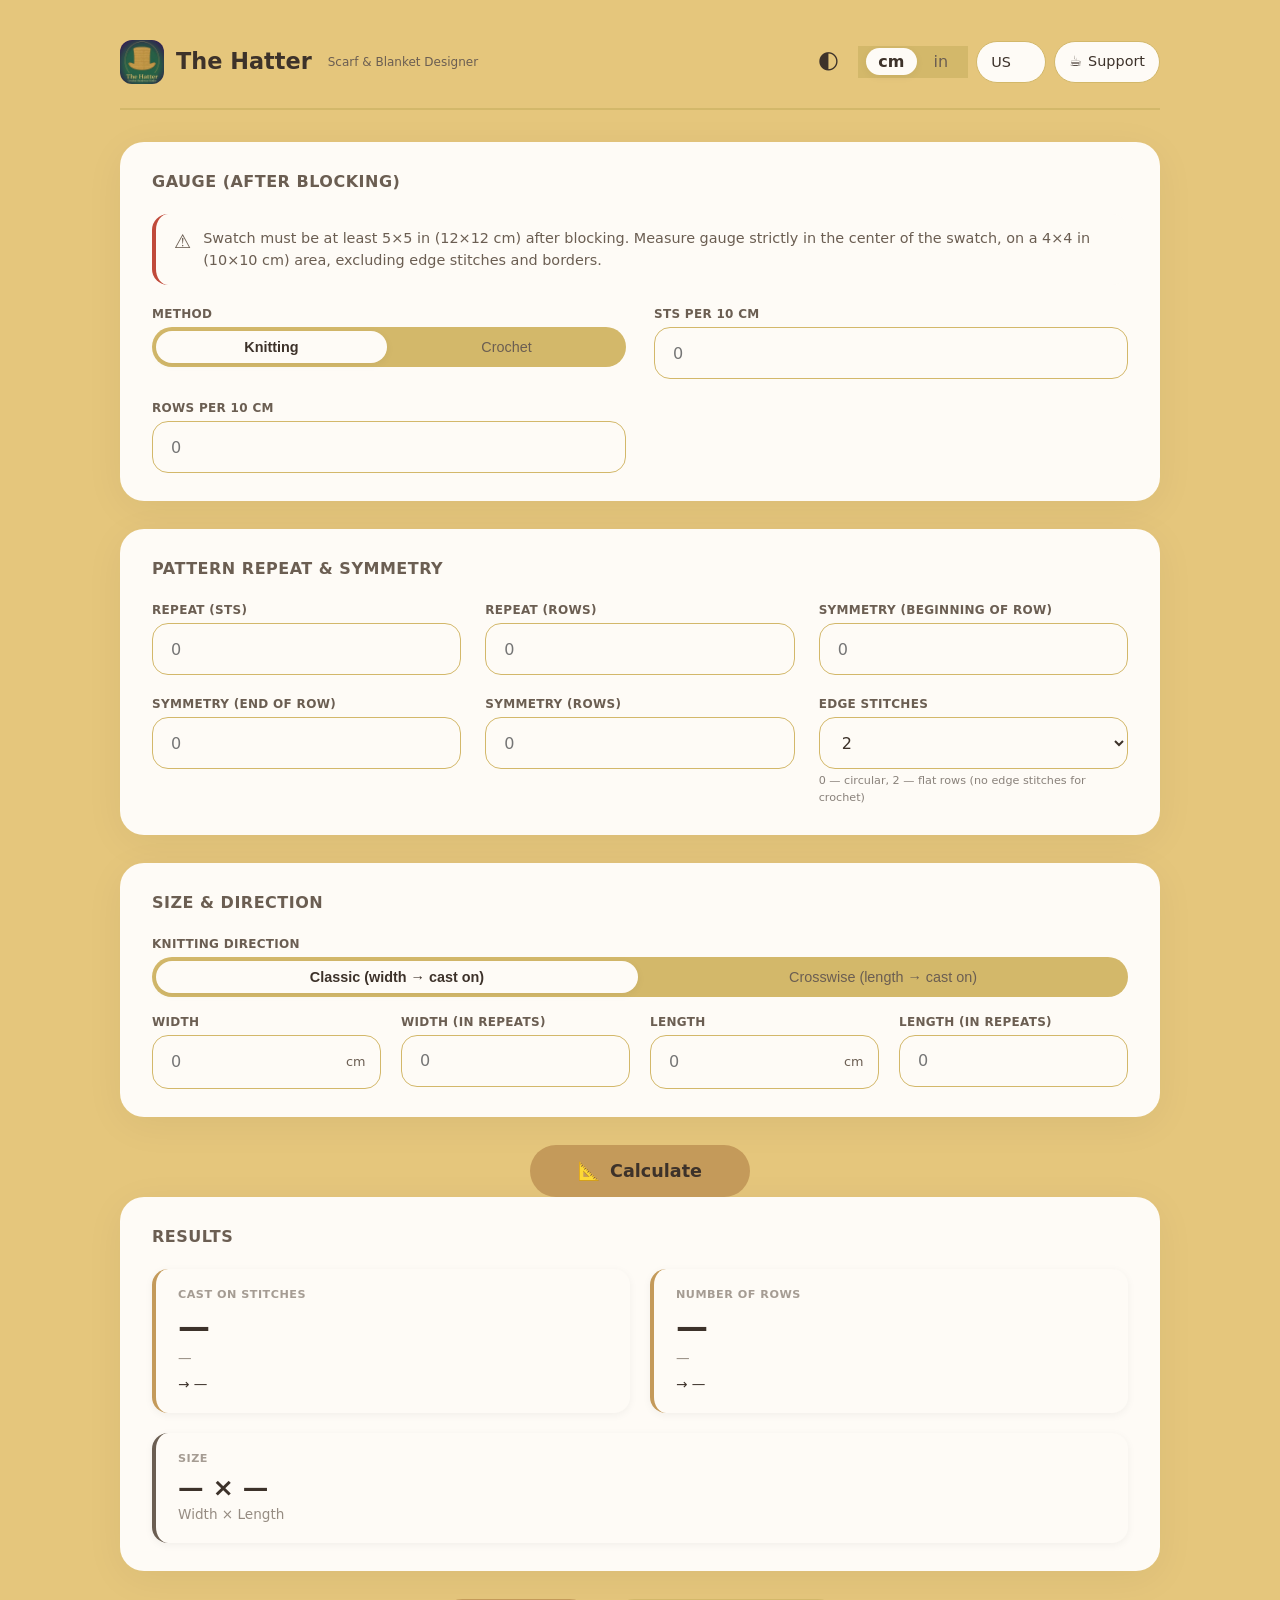
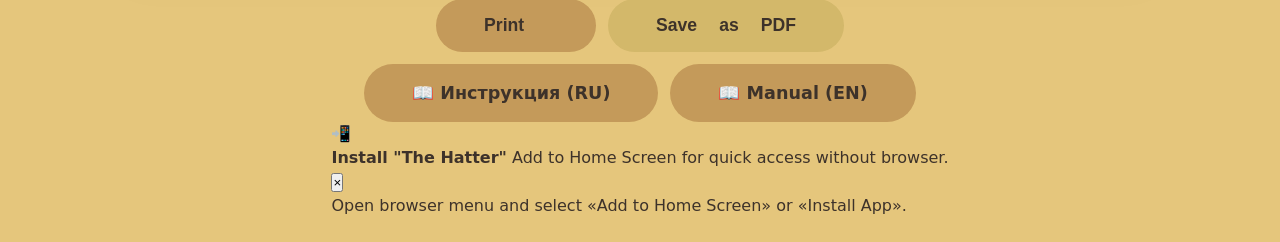
==== index.html @ 8a1acc3e "Update index.html закомментировал редирект для подтверждения в вебмастере" ====
<!DOCTYPE html>
<html lang="ru">
<head>
  <!-- Yandex.Metrika counter -->
<script type="text/javascript">
    (function(m,e,t,r,i,k,a){
        m[i]=m[i]||function(){(m[i].a=m[i].a||[]).push(arguments)};
        m[i].l=1*new Date();
        for (var j = 0; j < document.scripts.length; j++) {if (document.scripts[j].src === r) { return; }}
        k=e.createElement(t),a=e.getElementsByTagName(t)[0],k.async=1,k.src=r,a.parentNode.insertBefore(k,a)
    })(window, document,'script','https://mc.yandex.ru/metrika/tag.js?id=111931122', 'ym');

    ym(111931122, 'init', {ssr:true, webvisor:true, clickmap:true, ecommerce:"dataLayer", referrer: document.referrer, url: location.href, accurateTrackBounce:true, trackLinks:true});
</script>
<noscript><div><img src="https://mc.yandex.ru/watch/111931122" style="position:absolute; left:-9999px;" alt="" /></div></noscript>
<!-- /Yandex.Metrika counter -->
  <meta name="yandex-verification" content="9ec0b08b3277508a" />
  <meta charset="UTF-8">
  <meta http-equiv="Cache-Control" content="no-cache, no-store, must-revalidate">
  <meta http-equiv="Pragma" content="no-cache">
  <meta http-equiv="Expires" content="0">
  <meta name="viewport" content="width=device-width, initial-scale=1.0, maximum-scale=1.5, user-scalable=yes">
  <title>Хаттер — Калькулятор шарфов и пледов</title>
  <meta name="theme-color" content="#f6f0ea">
  
  <!-- Скрипт для перенаправления с параметров URL 
  <script>
    (function() {
      // Если в URL есть параметры (например, ?v=1) или якорь (#about), перенаправляем на чистый URL
      if (window.location.search || window.location.hash) {
        var cleanUrl = window.location.origin + window.location.pathname;
        // Заменяем текущую страницу, чтобы не было истории с параметрами
        window.location.replace(cleanUrl);
      }
    })();
  </script>-->

  <link rel="icon" href="images/icon-192.png" type="image/png">
  <link rel="apple-touch-icon" href="images/icon-192.png">
  <link rel="manifest" href="data:application/manifest+json;charset=utf-8,%7B%22name%22%3A%22The%20Hatter%20Scarf%20Studio%22%2C%22description%22%3A%22Crochet%20and%20Knit%20Scarf%20Calculator%22%2C%22start_url%22%3A%22.%2F%22%2C%22display%22%3A%22standalone%22%2C%22theme_color%22%3A%22%23f6f0ea%22%2C%22background_color%22%3A%22%23f6f0ea%22%2C%22icons%22%3A%5B%7B%22src%22%3A%22images%2Ficon-192.png%22%2C%22sizes%22%3A%22192x192%22%2C%22type%22%3A%22image%2Fpng%22%7D%2C%7B%22src%22%3A%22images%2Ficon.png%22%2C%22sizes%22%3A%22512x512%22%2C%22type%22%3A%22image%2Fpng%22%7D%5D%7D">
  <link rel="stylesheet" href="style.css">
</head>
<body>
<div class="app">

  <!-- Шапка -->
  <header class="header">
    <div class="logo">
      <img src="images/icon-192.png" alt="The Hatter" width="44" height="44">
      <span class="logo-text">Хаттер</span>
      <small class="logo-sub">Дизайнер шарфов</small>
    </div>
    <div class="controls">
      <button class="header-btn" id="themeToggle" title="Переключить тему">🌓</button>
      <div class="header-btn unit-toggle" id="unitToggle">
        <span class="unit-opt active" data-unit="metric">см</span>
        <span class="unit-opt" data-unit="imperial">in</span>
      </div>
      <select class="lang-select" id="langSelect">
        <option value="ru">RU</option>
        <option value="us">US</option>
        <option value="uk">UK</option>
      </select>
      <a href="https://boosty.to/annafengari/posts/7731692a-b7c1-4855-83fb-3de72975cfc8" target="_blank" class="btn-donate" id="donateBoosty">
        ☕ <span id="donateText">Поддержать</span>
      </a>
    </div>
  </header>

  <!-- 1. Плотность -->
  <section class="card">
    <div class="card-title" id="densityTitle">Плотность (после ВТО)</div>
    <div class="warning">
      <span class="icon">⚠️</span>
      <span id="warningText">Образец должен быть не менее 12×12 см (5×5 дюймов) после ВТО. Плотность измеряйте строго в центре образца, на участке 10×10 см (4×4 дюйма), не включая кромочные и края.</span>
    </div>
    <div class="grid-2">
      <div class="field-group">
        <label id="toolLabel">Способ вязания</label>
        <div class="toggle-group" id="toolToggle">
          <button class="toggle-option active" data-tool="knit"><span id="toolKnit">Спицы</span></button>
          <button class="toggle-option" data-tool="crochet"><span id="toolCrochet">Крючок</span></button>
        </div>
      </div>
      <div class="field-group">
        <label id="lblStitch" for="densityStitches">Петель в 10 см</label>
        <input type="number" id="densityStitches" value="" placeholder="0" step="0.5">
      </div>
      <div class="field-group">
        <label id="lblRow" for="densityRows">Рядов в 10 см</label>
        <input type="number" id="densityRows" value="" placeholder="0" step="0.5">
      </div>
    </div>
  </section>

  <!-- 2. Раппорт и симметрия -->
<section class="card">
  <div class="card-title" id="rapportTitle">Раппорт и симметрия</div>
  <div class="grid-3">
    <div class="field-group">
      <label id="lblRepSt">Раппорт (петли)</label>
      <input type="number" id="repStitch" value="" placeholder="0" step="1" min="0">
    </div>
    <div class="field-group">
      <label id="lblRepRow">Раппорт (ряды)</label>
      <input type="number" id="repRow" value="" placeholder="0" step="1" min="0">
    </div>
    <div class="field-group" id="symStartGroup">
  <label id="lblSymStart">Симметрия (начало ряда)</label>
  <input type="number" id="symStart" value="" placeholder="0" step="1" min="0">
</div>
<div class="field-group" id="symEndGroup">
  <label id="lblSymEnd">Симметрия (конец ряда)</label>
  <input type="number" id="symEnd" value="" placeholder="0" step="1" min="0">
</div>
<div class="field-group">
  <label id="lblSymRow">Симметрия (ряды)</label>
  <input type="number" id="symRow" value="" placeholder="0" step="1" min="0">
</div>
    <div class="field-group" id="edgesGroup">
      <label id="lblEdges">Кромочные</label>
      <select id="edges">
        <option value="0">0</option>
        <option value="2" selected>2</option>
      </select>
      <span style="font-size:0.7rem; opacity:0.6;" id="edgeDesc">0 — круговое, 2 — поворотные ряды</span>
    </div>
  </div>
</section>

  <!-- 3. Размеры и направление -->
  <section class="card">
    <div class="card-title" id="dimTitle">Размеры и направление</div>
    <div class="field-group" style="margin-bottom:16px;">
      <label id="lblDir">Направление вязания</label>
      <div class="toggle-group" id="directionToggle">
        <button class="toggle-option active" data-dir="classic"><span id="dirClassic">Классическое (ширина → набор)</span></button>
        <button class="toggle-option" data-dir="cross"><span id="dirCross">Поперечное (длина → набор)</span></button>
      </div>
    </div>
    <div class="grid-4">
      <div class="field-group">
        <label id="lblWidth" for="widthCm">Ширина</label>
        <div class="input-with-unit">
          <input type="number" id="widthCm" value="" placeholder="0" step="0.1">
          <span class="unit" data-unit="length">см</span>
        </div>
      </div>
      <div class="field-group">
        <label id="lblWidthRep" for="widthRep">Ширина (в раппортах)</label>
        <input type="number" id="widthRep" value="" placeholder="0" step="1" min="0">
      </div>
      <div class="field-group">
        <label id="lblLength" for="lengthCm">Длина</label>
        <div class="input-with-unit">
          <input type="number" id="lengthCm" value="" placeholder="0" step="0.1">
          <span class="unit" data-unit="length">см</span>
        </div>
      </div>
      <div class="field-group">
        <label id="lblLengthRep" for="lengthRep">Длина (в раппортах)</label>
        <input type="number" id="lengthRep" value="" placeholder="0" step="1" min="0">
      </div>
    </div>
  </section>

  <!-- 4. Кнопка Рассчитать -->
  <div class="action-bar">
    <button class="btn-print" id="calculateBtn">📐 <span id="calculateBtnText">Рассчитать</span></button>
  </div>

  <!-- 5. Результаты -->
  <section class="card" id="resultCard">
    <div class="card-title" id="resultTitle">Результаты</div>
    <div class="result-grid" id="resultGrid">
      <div class="result-item">
        <div class="label" id="resLabelCastOn">Наборный ряд</div>
        <div class="value" id="resCastOn">—</div>
        <div class="sub" id="resCastOnSub">—</div>
        <div class="deviation" id="resCastOnDev">→ —</div>
      </div>
      <div class="result-item">
        <div class="label" id="resLabelRows">Ряды</div>
        <div class="value" id="resRows">—</div>
        <div class="sub" id="resRowsSub">—</div>
        <div class="deviation" id="resRowsDev">→ —</div>
      </div>
      <div class="result-item result-item-full">
        <div class="label" id="resLabelSize">Размер</div>
        <div class="value" id="resSize">— × —</div>
        <div class="sub" id="resSizeSub">Ширина × Длина</div>
      </div>
    </div>
  </section>

  <!-- Кнопки действий (видны всегда) -->
<div id="result-actions" style="margin-top: 28px;">
<button class="btn-print" id="print-btn"><span id="printBtnText">Печать</span></button>
<button class="btn-print secondary" id="save-pdf-btn"><span id="pdfBtnText">Сохранить как PDF</span></button>
</div>

  <div style="margin-top: 12px; display: flex; gap: 12px; justify-content: center; flex-wrap: wrap;">
  <a href="manual-ru.html" target="_blank" class="btn-print secondary" style="text-decoration: none;">📖 Инструкция (RU)</a>
  <a href="manual-en.html" target="_blank" class="btn-print secondary" style="text-decoration: none;">📖 Manual (EN)</a>
</div>
  
</div>

  <!-- Баннер установки PWA -->
<div id="pwa-install-banner" class="pwa-banner" style="display: none;">
  <div class="pwa-content">
    <span class="pwa-icon">📲</span>
    <div class="pwa-text">
      <strong id="pwaTitle">Установите «Хаттер»</strong>
      <span id="pwaDesc">Добавьте на главный экран для быстрого доступа без браузера.</span>
    </div>
    <button id="pwa-install-btn" class="pwa-btn"><span id="pwaBtnText">Установить</span></button>
    <button id="pwa-close-btn" class="pwa-close" aria-label="Закрыть">×</button>
  </div>
  <div id="ios-instructions" class="ios-instructions" style="display: none;">
    Нажмите <strong>«Поделиться»</strong> <span style="font-size:1.2em;">⎋</span> и выберите <strong>«На экран «Домой»</strong>.
  </div>
</div>
<script src="script.js"></script>
</body>
</html>
---- style.css ----
/* ---------- Переменные (светлая и тёмная темы) ---------- */
:root {
  --bg: #E5C67C;
  --surface: #FEFBF6;
  --text: #3D322A;
  --text-secondary: #6B5E52;
  --accent: #C49A5A;
  --accent-hover: #A67B3D;
  --error: #C04A3A;
  --border: #D3B86A;
  --shadow: rgba(0,0,0,0.05);
  --radius: 24px;
  --radius-sm: 16px;
  --font: system-ui, -apple-system, 'Segoe UI', Roboto, sans-serif;
  --transition: 0.3s ease;
  --btn-text: var(--text);
}

[data-theme="dark"] {
  --bg: #2E2923;
  --surface: #3D3630;
  --text: #EDE4DA;
  --text-secondary: #B0A59B;
  --accent: #6B7F5A;
  --accent-hover: #566747;
  --error: #E06B5A;
  --border: #5C524A;
  --shadow: rgba(0,0,0,0.3);
  --btn-text: white;
}

/* ---------- Глобальные сбросы ---------- */
* {
  margin: 0;
  padding: 0;
  box-sizing: border-box;
}

body {
  font-family: var(--font);
  background: var(--bg);
  color: var(--text);
  padding: 24px 20px;
  transition: background var(--transition), color var(--transition);
  min-height: 100vh;
  display: flex;
  flex-direction: column;
  align-items: center;
  line-height: 1.5;
}

.app {
  max-width: 1040px;
  width: 100%;
}

/* ---------- Шапка ---------- */
.header {
  display: flex;
  flex-wrap: wrap;
  align-items: center;
  justify-content: space-between;
  gap: 16px;
  padding: 16px 0 24px 0;
  border-bottom: 2px solid var(--border);
  margin-bottom: 32px;
}

.logo {
  display: flex;
  align-items: center;
  gap: 12px;
  font-size: 1.4rem;
  font-weight: 700;
  color: var(--text);
}

.logo img {
  width: 44px;
  height: 44px;
  border-radius: 12px;
  display: block;
}

.logo small {
  font-weight: 400;
  font-size: 0.75rem;
  color: var(--text-secondary);
  margin-left: 4px;
}

.controls {
  display: flex;
  align-items: center;
  gap: 8px;
  margin-left: auto;          /* прижимаем контролы к правому краю */
  justify-content: flex-end;  /* выравнивание вправо */
}

/* ---------- Кнопка переключения темы ---------- */
#themeToggle {
  background: transparent;
  border: none;
  color: var(--text);
  font-size: 1.3rem;
  cursor: pointer;
  padding: 8px;
  border-radius: 50%;
  transition: background var(--transition);
  width: 44px;
  height: 44px;
  display: flex;
  align-items: center;
  justify-content: center;
}
#themeToggle:hover {
  background: rgba(0,0,0,0.05);
}
[data-theme="dark"] #themeToggle:hover {
  background: rgba(255,255,255,0.05);
}
@media (max-width: 768px) {
  #themeToggle {
    font-size: 1.1rem;
    padding-left: 0.4rem;
    width: 40px;
    height: 40px;
  }
}

/* ---------- Остальные кнопки в шапке ---------- */
.controls button,
.controls select,
.controls a {
  background: var(--surface);
  border: 1px solid var(--border);
  color: var(--text);
  padding: 8px 14px;
  border-radius: 30px;
  font-size: 0.9rem;
  cursor: pointer;
  display: inline-flex;
  align-items: center;
  gap: 6px;
  transition: background var(--transition), border var(--transition), color var(--transition);
  height: 42px;
  font-weight: 500;
  text-decoration: none;
  font-family: inherit;
}
.controls button:hover,
.controls select:hover {
  background: var(--border);
}

.unit-toggle {
  padding: 4px 8px;
  gap: 2px;
  background: var(--border);
  border: none;
}
.unit-toggle span {
  padding: 4px 12px;
  border-radius: 30px;
  transition: background var(--transition), color var(--transition);
  font-weight: 500;
  color: var(--text-secondary);
}
.unit-toggle span.active {
  background: var(--surface);
  color: var(--text);
  box-shadow: 0 2px 8px var(--shadow);
  font-weight: 600;
}

.lang-select {
  background: var(--surface);
  appearance: none;
  -webkit-appearance: none;
  background-image: url("data:image/svg+xml,%3Csvg xmlns='http://www.w3.org/2000/svg' width='12' height='8' viewBox='0 0 12 8'%3E%3Cpath d='M1 1l5 5 5-5' stroke='%236B5E52' stroke-width='1.5' fill='none'/%3E%3C/svg%3E");
  background-repeat: no-repeat;
  background-position: right 12px center;
  padding-right: 36px;
  width: 70px; /* фиксированная ширина для стабильности */
}
[data-theme="dark"] .lang-select {
  background-image: url("data:image/svg+xml,%3Csvg xmlns='http://www.w3.org/2000/svg' width='12' height='8' viewBox='0 0 12 8'%3E%3Cpath d='M1 1l5 5 5-5' stroke='%23B0A59B' stroke-width='1.5' fill='none'/%3E%3C/svg%3E");
}

.btn-donate {
  background: var(--accent);
  border: none;
  color: var(--btn-text);
  font-weight: 600;
}
.btn-donate:hover {
  background: var(--accent-hover);
}

/* ---------- Карточки ---------- */
.card {
  background: var(--surface);
  border-radius: var(--radius);
  padding: 28px 32px;
  margin-bottom: 28px;
  box-shadow: 0 8px 40px var(--shadow);
  border: none;
  transition: background var(--transition), box-shadow var(--transition);
}
.card-title {
  font-size: 1rem;
  font-weight: 600;
  color: var(--text-secondary);
  margin-bottom: 20px;
  letter-spacing: 0.5px;
  text-transform: uppercase;
  display: flex;
  align-items: center;
  gap: 10px;
}

/* ---------- Предупреждения и подсказки ---------- */
.warning,
.hint {
  padding: 14px 18px;
  border-radius: var(--radius-sm);
  font-size: 0.9rem;
  margin-bottom: 20px;
  display: flex;
  gap: 12px;
  align-items: flex-start;
  border-left: 4px solid;
}
.warning {
  background: var(--surface);
  color: var(--text-secondary);
  border-color: var(--error);
}
.hint {
  background: var(--surface);
  color: var(--text-secondary);
  border-color: var(--accent);
}
.warning .icon,
.hint .icon {
  font-size: 1.2rem;
  flex-shrink: 0;
}

/* ---------- Сетки полей ---------- */
.grid-2 {
  display: grid;
  grid-template-columns: 1fr 1fr;
  gap: 20px 28px;
}
.grid-3 {
  display: grid;
  grid-template-columns: 1fr 1fr 1fr;
  gap: 20px 24px;
}
.grid-4 {
  display: grid;
  grid-template-columns: 1fr 1fr 1fr 1fr;
  gap: 16px 20px;
}

.field-group {
  display: flex;
  flex-direction: column;
  gap: 4px;
}
.field-group label {
  font-size: 0.75rem;
  font-weight: 600;
  color: var(--text-secondary);
  letter-spacing: 0.3px;
  text-transform: uppercase;
}
.field-group .label-hint {
  font-weight: 400;
  text-transform: none;
  font-size: 0.65rem;
  opacity: 0.7;
}
.field-group input,
.field-group select {
  width: 100%;
  padding: 14px 18px;
  background: var(--surface);
  border: 1.5px solid var(--border);
  border-radius: var(--radius-sm);
  color: var(--text);
  font-size: 1rem;
  transition: border-color var(--transition), box-shadow var(--transition), background var(--transition);
  height: 52px;
  font-family: inherit;
}
.field-group input:focus,
.field-group select:focus {
  border-color: var(--accent);
  box-shadow: 0 0 0 4px rgba(90, 107, 74, 0.2);
  outline: none;
  background: var(--surface);
}
.field-group input[type="number"] {
  -moz-appearance: textfield;
}
.field-group input::-webkit-outer-spin-button,
.field-group input::-webkit-inner-spin-button {
  -webkit-appearance: none;
}

.input-with-unit {
  display: flex;
  align-items: center;
  gap: 6px;
  background: var(--surface);
  border: 1.5px solid var(--border);
  border-radius: var(--radius-sm);
  padding-right: 4px;
  transition: border-color var(--transition), box-shadow var(--transition);
}
.input-with-unit input {
  background: transparent;
  border: none;
  padding: 14px 18px;
  height: 52px;
  box-shadow: none;
}
.input-with-unit input:focus {
  border-color: var(--accent);
  box-shadow: 0 0 0 4px rgba(90, 107, 74, 0.2);
  outline: none;
}
.input-with-unit .unit {
  font-size: 0.8rem;
  color: var(--text-secondary);
  min-width: 30px;
  font-weight: 500;
  padding-right: 12px;
}

/* ---------- Переключатели (плитки) ---------- */
.toggle-group {
  display: flex;
  background: var(--border);
  border-radius: 30px;
  padding: 4px;
  gap: 4px;
  flex-wrap: wrap;
}
.toggle-option {
  padding: 8px 20px;
  border-radius: 30px;
  border: none;
  background: transparent;
  color: var(--text-secondary);
  font-weight: 500;
  font-size: 0.9rem;
  cursor: pointer;
  transition: background var(--transition), color var(--transition), box-shadow var(--transition);
  white-space: nowrap;
  flex: 1;
  text-align: center;
}
.toggle-option.active {
  background: var(--surface);
  color: var(--text);
  box-shadow: 0 2px 8px var(--shadow);
  font-weight: 600;
}

/* ---------- Кнопка рассчитать ---------- */
.action-bar {
  display: flex;
  flex-wrap: wrap;
  gap: 12px;
  margin-top: 28px;
  justify-content: center;
}

.btn-print {
  background: var(--accent);
  color: var(--btn-text);
  border: none;
  padding: 16px 48px;
  border-radius: 40px;
  font-weight: 600;
  font-size: 1.1rem;
  cursor: pointer;
  transition: background var(--transition);
  display: inline-flex;
  align-items: center;
  gap: 10px;
  font-family: inherit;
}
.btn-print:hover {
  background: var(--accent-hover);
}

/* ---------- Кнопки действий (Печать / PDF) ---------- */
#result-actions {
  display: flex;
  gap: 12px;
  justify-content: center;
  flex-wrap: wrap;
}
#result-actions .btn-print {
  min-width: 160px;
}
#result-actions .btn-print.secondary {
  background: var(--border);
  color: var(--text);
}
#result-actions .btn-print.secondary:hover {
  background: var(--text-secondary);
  color: #fff;
}

/* Шрифт для эмодзи на кнопках (чтобы иконки отображались) */
#print-btn,
#save-pdf-btn {
  font-family: "Segoe UI Emoji", "Apple Color Emoji", "Noto Color Emoji", "Twemoji Mozilla", sans-serif;
}

/* ---------- Результаты ---------- */
.result-grid {
  display: grid;
  grid-template-columns: 1fr 1fr;
  gap: 20px;
}
.result-item {
  background: var(--surface);
  padding: 18px 22px;
  border-radius: var(--radius-sm);
  border-left: 4px solid var(--accent);
  box-shadow: 0 2px 8px var(--shadow);
}
.result-item .label {
  font-size: 0.7rem;
  text-transform: uppercase;
  letter-spacing: 0.5px;
  opacity: 0.6;
  font-weight: 600;
  color: var(--text-secondary);
}
.result-item .value {
  font-size: 2rem;
  font-weight: 700;
  line-height: 1.2;
  margin-top: 4px;
  color: var(--text);
}
.result-item .sub {
  font-size: 0.85rem;
  opacity: 0.7;
  margin-top: 2px;
  color: var(--text-secondary);
}
.result-item .deviation {
  font-size: 0.85rem;
  margin-top: 6px;
}
.deviation.positive {
  color: var(--error);
}
.deviation.negative {
  color: var(--accent);
}
.deviation.zero {
  color: var(--text-secondary);
}
.result-item-full {
  grid-column: 1 / -1;
  border-left-color: var(--text-secondary);
}
.result-item-full .value {
  font-size: 1.6rem;
}

/* ---------- Скрытие элементов ---------- */
.hidden {
  display: none !important;
}

/* ---------- Адаптивность ---------- */
@media (max-width: 768px) {
  body {
    padding: 16px 12px;
  }
  .grid-2,
  .grid-3,
  .grid-4 {
    grid-template-columns: 1fr;
    gap: 16px;
  }
  .result-grid {
    grid-template-columns: 1fr;
  }
  .header {
    flex-direction: column;
    align-items: stretch;
    gap: 12px;
  }
  .controls {
    width: 100%;
    justify-content: flex-end;
    flex-wrap: wrap;      /* на мобильных перенос допустим */
  }
  .logo {
    font-size: 1.2rem;
  }
  .logo img {
    width: 36px;
    height: 36px;
  }
  .card {
    padding: 20px 16px;
  }
  .result-item .value {
    font-size: 1.6rem;
  }
}

@media (min-width: 769px) {
  .controls {
    flex-wrap: nowrap;   /* запрещаем перенос внутри контролов */
    flex-shrink: 0;      /* не даём группе сжиматься */
  }
}

@media (min-width: 769px) and (max-width: 1024px) {
  .grid-4 {
    grid-template-columns: 1fr 1fr;
  }
}

/* ---------- Печать ---------- */
@media print {
  /* Скрываем все элементы, которые не нужны при печати */
  .header,
  .controls,
  .card:not(#resultCard),
  #result-actions,
  .action-bar,
  .warning,
  .hint,
  .field-group,
  .grid-2,
  .grid-3,
  .grid-4,
  .toggle-group,
  .logo,
  .btn-print:not(#resultCard .btn-print),
  .controls,
  .lang-select,
  .unit-toggle,
  .btn-donate,
  #themeToggle {
    display: none !important;
  }

  /* Показываем только карточку результатов и её содержимое */
  #resultCard,
  #resultCard * {
    display: block !important;
    visibility: visible !important;
  }

  #resultCard {
    position: relative;
    margin: 0;
    padding: 20px;
    background: white;
    color: black;
    border: none;
    box-shadow: none;
    font-size: 12pt;
    line-height: 1.5;
    width: 100%;
  }

  /* Убедимся, что результат не обрезается */
  #resultCard .result-grid {
    display: grid;
    grid-template-columns: 1fr 1fr;
    gap: 20px;
  }

  #resultCard .result-item {
    background: #f9f9f9;
    padding: 18px 22px;
    border-radius: 8px;
    border-left: 4px solid #C49A5A;
  }

  #resultCard .result-item .label {
    font-size: 0.7rem;
    text-transform: uppercase;
    letter-spacing: 0.5px;
    opacity: 0.6;
    font-weight: 600;
  }

  #resultCard .result-item .value {
    font-size: 2rem;
    font-weight: 700;
    line-height: 1.2;
    margin-top: 4px;
  }

  #resultCard .result-item .sub {
    font-size: 0.85rem;
    opacity: 0.7;
    margin-top: 2px;
  }

  #resultCard .result-item .deviation {
    font-size: 0.85rem;
    margin-top: 6px;
  }

  #resultCard .result-item-full {
    grid-column: 1 / -1;
    border-left-color: #6B5E52;
  }

  /* Скрываем кнопки внутри результатов, если они есть */
  #resultCard .btn-print {
    display: none !important;
  }
}
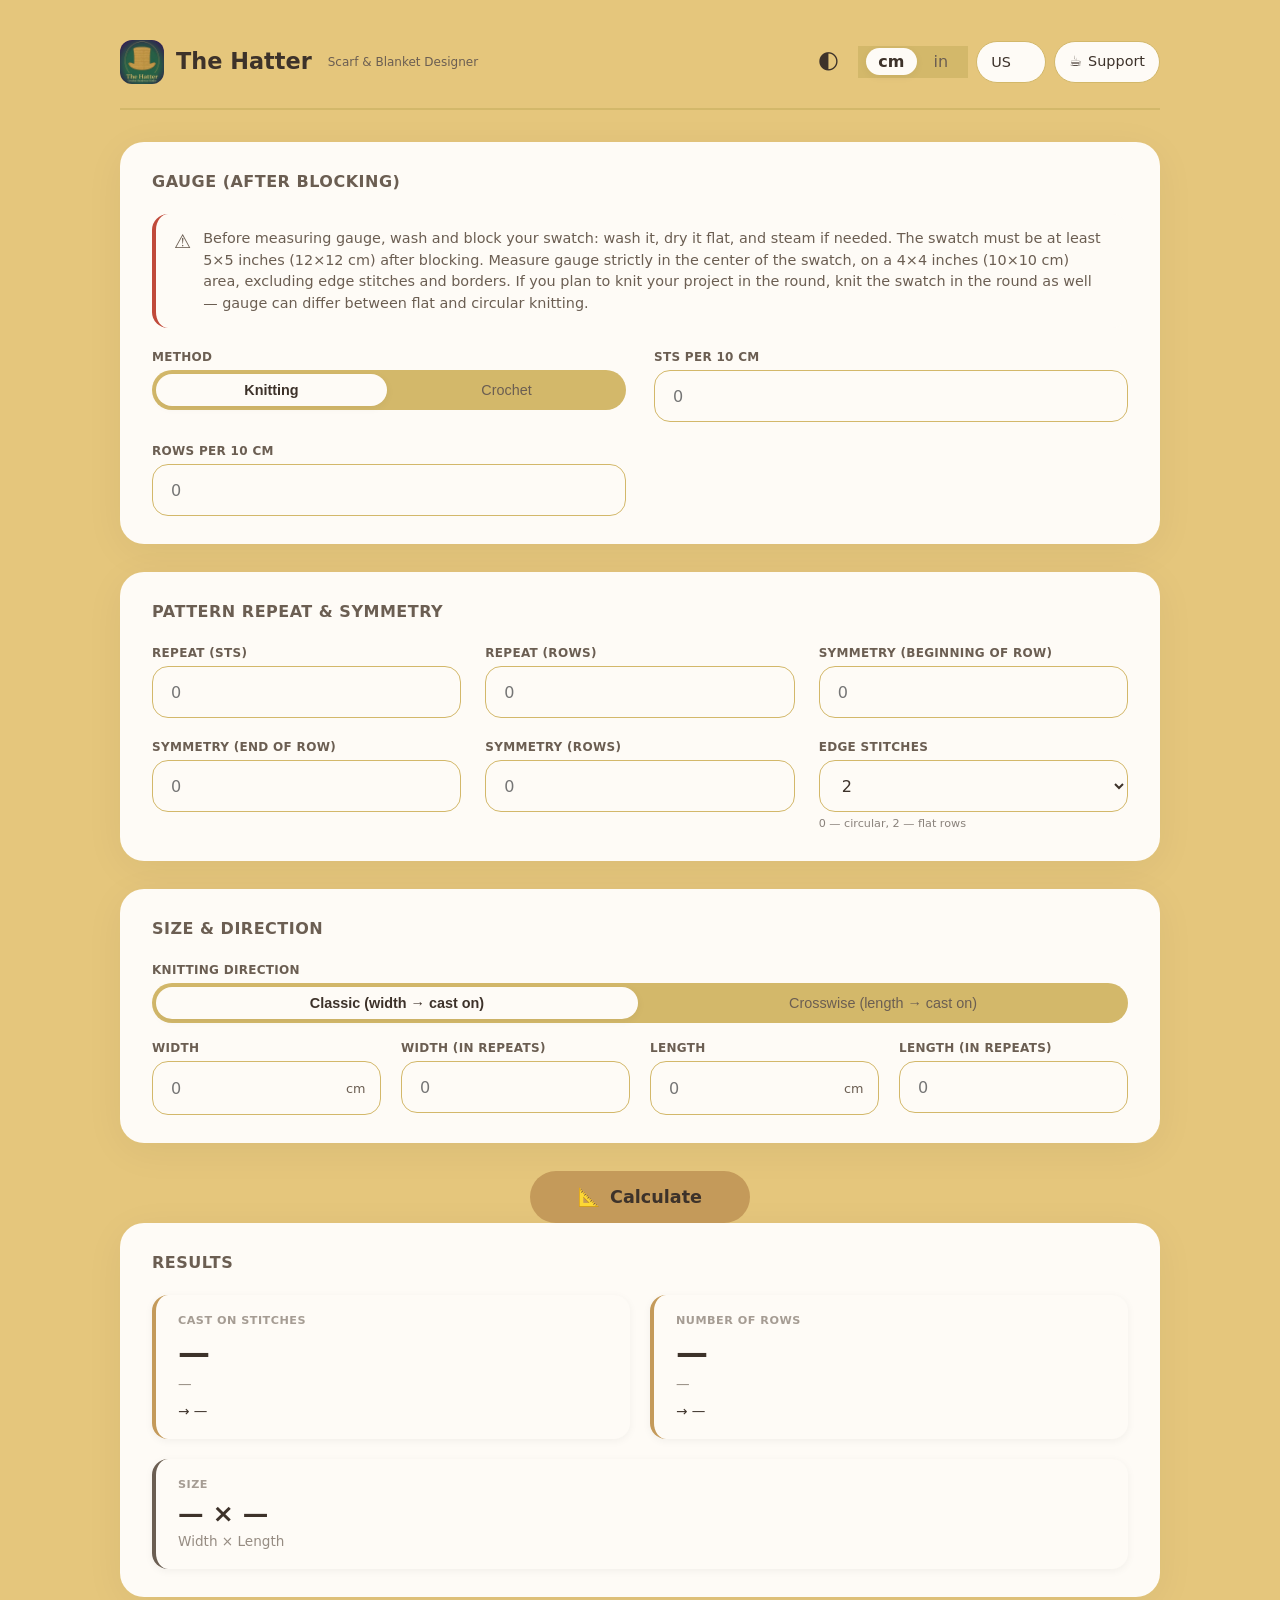
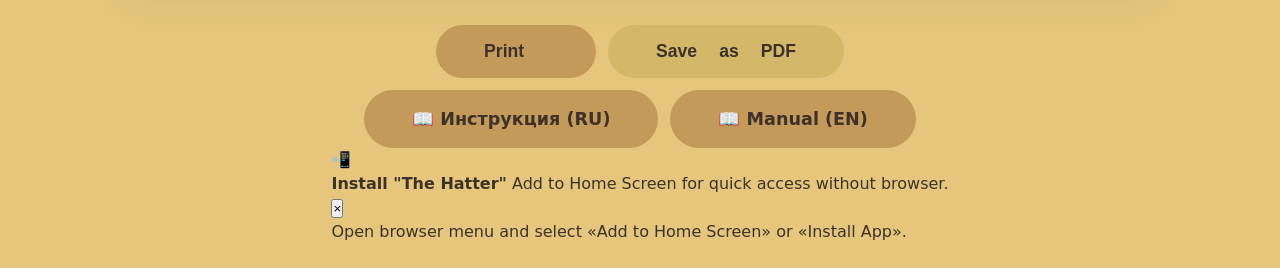
==== commit 397a1585: "Update index.html разрешить ввод дробной плотности (step="any")  - Изменён шаг полей ввода плотнос" ====
--- a/index.html
+++ b/index.html
@@ -14,7 +14,6 @@
 </script>
 <noscript><div><img src="https://mc.yandex.ru/watch/111931122" style="position:absolute; left:-9999px;" alt="" /></div></noscript>
 <!-- /Yandex.Metrika counter -->
-  <meta name="yandex-verification" content="9ec0b08b3277508a" />
   <meta charset="UTF-8">
   <meta http-equiv="Cache-Control" content="no-cache, no-store, must-revalidate">
   <meta http-equiv="Pragma" content="no-cache">
@@ -23,17 +22,15 @@
   <title>Хаттер — Калькулятор шарфов и пледов</title>
   <meta name="theme-color" content="#f6f0ea">
   
-  <!-- Скрипт для перенаправления с параметров URL 
+  <!-- Скрипт для перенаправления с параметров URL -->
   <script>
     (function() {
-      // Если в URL есть параметры (например, ?v=1) или якорь (#about), перенаправляем на чистый URL
       if (window.location.search || window.location.hash) {
         var cleanUrl = window.location.origin + window.location.pathname;
-        // Заменяем текущую страницу, чтобы не было истории с параметрами
         window.location.replace(cleanUrl);
       }
     })();
-  </script>-->
+  </script>
 
   <link rel="icon" href="images/icon-192.png" type="image/png">
   <link rel="apple-touch-icon" href="images/icon-192.png">
@@ -84,11 +81,11 @@
       </div>
       <div class="field-group">
         <label id="lblStitch" for="densityStitches">Петель в 10 см</label>
-        <input type="number" id="densityStitches" value="" placeholder="0" step="0.5">
+		<input type="number" id="densityStitches" value="" placeholder="0" step="any" inputmode="decimal">
       </div>
       <div class="field-group">
         <label id="lblRow" for="densityRows">Рядов в 10 см</label>
-        <input type="number" id="densityRows" value="" placeholder="0" step="0.5">
+		<input type="number" id="densityRows" value="" placeholder="0" step="any" inputmode="decimal">
       </div>
     </div>
   </section>
@@ -106,17 +103,18 @@
       <input type="number" id="repRow" value="" placeholder="0" step="1" min="0">
     </div>
     <div class="field-group" id="symStartGroup">
-  <label id="lblSymStart">Симметрия (начало ряда)</label>
-  <input type="number" id="symStart" value="" placeholder="0" step="1" min="0">
-</div>
-<div class="field-group" id="symEndGroup">
-  <label id="lblSymEnd">Симметрия (конец ряда)</label>
-  <input type="number" id="symEnd" value="" placeholder="0" step="1" min="0">
-</div>
-<div class="field-group">
-  <label id="lblSymRow">Симметрия (ряды)</label>
-  <input type="number" id="symRow" value="" placeholder="0" step="1" min="0">
-</div>
+      <label id="lblSymStart">Симметрия (начало ряда)</label>
+      <input type="number" id="symStart" value="" placeholder="0" step="1" min="0">
+    </div>
+    <div class="field-group" id="symEndGroup">
+      <label id="lblSymEnd">Симметрия (конец ряда)</label>
+      <input type="number" id="symEnd" value="" placeholder="0" step="1" min="0">
+    </div>
+    <div class="field-group">
+      <label id="lblSymRow">Симметрия (ряды)</label>
+      <input type="number" id="symRow" value="" placeholder="0" step="1" min="0">
+    </div>
+    <!-- Поле для спиц: Кромочные -->
     <div class="field-group" id="edgesGroup">
       <label id="lblEdges">Кромочные</label>
       <select id="edges">
@@ -124,6 +122,14 @@
         <option value="2" selected>2</option>
       </select>
       <span style="font-size:0.7rem; opacity:0.6;" id="edgeDesc">0 — круговое, 2 — поворотные ряды</span>
+    </div>
+    <!-- Поле для крючка: Способ вязания (inline style удалён, управляется через CSS класс .hidden) -->
+    <div class="field-group" id="crochetDirectionGroup">
+      <label id="lblCrochetDir">Способ вязания</label>
+      <div class="toggle-group" id="crochetDirectionToggle">
+        <button class="toggle-option active" data-dir="flat"><span id="crochetFlat">Поворотное</span></button>
+        <button class="toggle-option" data-dir="circular"><span id="crochetCircular">Круговое</span></button>
+      </div>
     </div>
   </div>
 </section>
